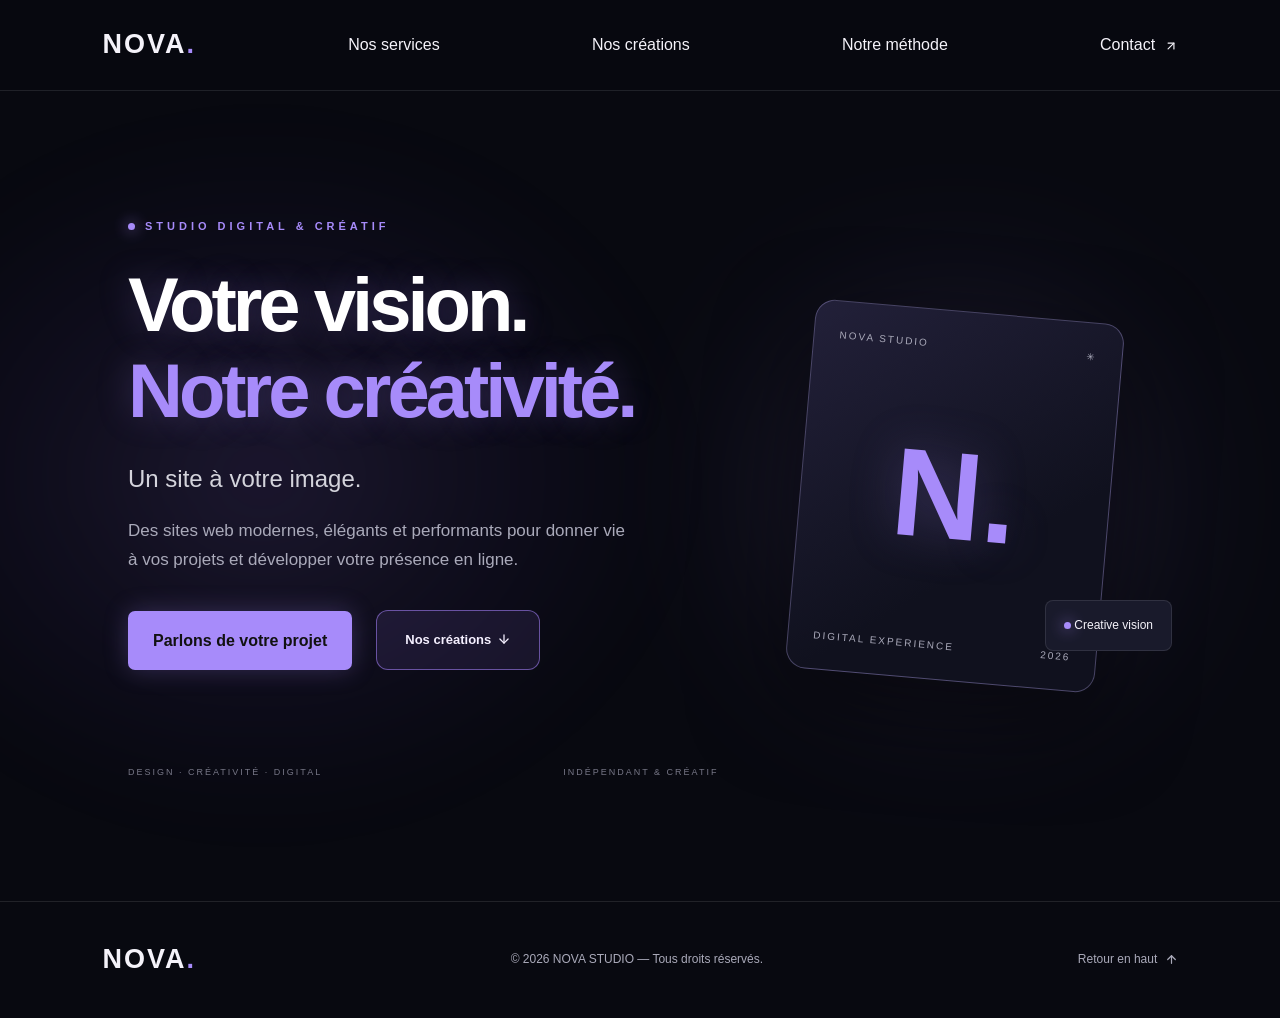
==== index.html @ 823dfbd1 "Update index.html" ====
<!DOCTYPE html>
<html lang="fr">
<head>
  <meta charset="UTF-8">
  <meta name="viewport" content="width=device-width, initial-scale=1.0">

  <meta name="theme-color" content="#080910">
  <meta name="description" content="NOVA STUDIO crée des sites web modernes, élégants et performants pour les entreprises et entrepreneurs.">

  <title>NOVA STUDIO | Digital & Creative Studio</title>

  <link rel="stylesheet" href="style.css">
</head>

<body>

  <!-- NAVIGATION -->
  <header class="header">
    <a href="#" class="logo">NOVA<span>.</span></a>

    <a href="nos-services.html">Nos services</a>
<a href="nos-creations.html">Nos créations</a>
<a href="notre-methode.html">Notre méthode</a>
<a href="contact.html" class="nav-cta">
  Contact 
  <svg width="14" height="14" viewBox="0 0 24 24" fill="none" stroke="currentColor" stroke-width="2" stroke-linecap="round" stroke-linejoin="round" style="display: inline-block; vertical-align: middle; margin-left: 4px;">
    <line x1="7" y1="17" x2="17" y2="7"></line>
    <polyline points="7 7 17 7 17 17"></polyline>
  </svg>
</a>

    </nav>
  </header>

  <main>

    <!-- HERO -->
    <section class="hero" id="accueil">

      <div class="hero-content reveal">

        <p class="tag">
          <span class="status-dot"></span>
          STUDIO DIGITAL & CRÉATIF
        </p>

        <h1 class="hero-title">
    <span>Votre vision.</span>
    <span class="hero-title-accent">Notre créativité.</span>
</h1>

<p class="hero-tagline">Un site à votre image.</p>

        <p class="intro">
          Des sites web modernes, élégants et performants
          pour donner vie à vos projets et développer
          votre présence en ligne.
        </p>

        <div class="hero-actions">
          <a href="#contact" class="button">
            Parlons de votre projet
          </a>

<a href="#realisations" class="secondary-link">
  Nos créations
  <svg width="14" height="14" viewBox="0 0 24 24" fill="none" stroke="currentColor" stroke-width="2.2" stroke-linecap="round" stroke-linejoin="round" style="display: inline-block; vertical-align: middle; margin-left: 6px; transform: translateY(-1px);">
    <line x1="12" y1="5" x2="12" y2="19"></line>
    <polyline points="19 12 12 19 5 12"></polyline>
  </svg>
</a>

        </div>

        <div class="hero-bottom">
          <span>DESIGN · CRÉATIVITÉ · DIGITAL</span>
          <span>INDÉPENDANT & CRÉATIF</span>
        </div>

      </div>

      <div class="hero-visual reveal" aria-hidden="true">
        <div class="glow-orb"></div>

        <div class="visual-card">
          <div class="visual-top">
            <span>NOVA STUDIO</span>
            <span>✳</span>
          </div>

          <div class="visual-symbol">N.</div>

          <div class="visual-bottom">
            <span>DIGITAL EXPERIENCE</span>
            <span>2026</span>
          </div>
        </div>

        <div class="floating-label">
          <span class="status-dot"></span>
          Creative vision
        </div>
      </div>

    </section>

  

  </main>

  <!-- FOOTER -->
  <footer class="footer">
    <a href="#" class="logo">NOVA<span>.</span></a>

    <p>© 2026 NOVA STUDIO — Tous droits réservés.</p>

<a href="#accueil" class="back-top">
    Retour en haut
    <svg width="13" height="13" viewBox="0 0 24 24" fill="none" stroke="currentColor" stroke-width="2.2" stroke-linecap="round" stroke-linejoin="round" style="display: inline-block; vertical-align: middle; margin-left: 4px; transform: translateY(-1px);">
        <line x1="12" y1="19" x2="12" y2="5"></line>
        <polyline points="5 12 12 5 19 12"></polyline>
    </svg>
</a>

  </footer>

  <!-- ANIMATIONS -->
  <script>
    const observer = new IntersectionObserver((entries) => {
      entries.forEach(entry => {
        if (entry.isIntersecting) {
          entry.target.classList.add('visible');
          observer.unobserve(entry.target);
        }
      });
    }, { threshold: 0.12 });

    document.querySelectorAll('.reveal').forEach(element => {
      observer.observe(element);
    });
  </script>

</body>
</html>
---- style.css ----
/* =====================================
   NOVA STUDIO — PREMIUM EXPERIENCE V2
===================================== */

:root {
  --background: #080910;
  --surface: #111321;
  --surface-light: #191b2d;
  --accent: #a78bfa;
  --accent-light: #c4b5fd;
  --text: #f5f3fa;
  --muted: #aaaaba;
  --border: rgba(255,255,255,0.10);
  --glow: rgba(167,139,250,0.25);
}

* {
  margin: 0;
  padding: 0;
  box-sizing: border-box;
}

html {
  scroll-behavior: smooth;
  scroll-padding-top: 90px;
}

body {
  background: var(--background);
  color: var(--text);
  font-family: Arial, sans-serif;
  line-height: 1.7;
  overflow-x: hidden;
}

a {
  color: inherit;
  text-decoration: none;
}

::selection {
  background: var(--accent);
  color: #080910;
}

/* NAVIGATION */

.header {
  position: sticky;
  top: 0;
  z-index: 100;
  display: flex;
  justify-content: space-between;
  align-items: center;
  padding: 22px 8%;
  background: rgba(8,9,16,0.85);
  backdrop-filter: blur(18px);
  border-bottom: 1px solid var(--border);
}

.logo {
  font-size: 27px;
  font-weight: 900;
  letter-spacing: 2px;
}

.logo span,
h2 span {
  color: var(--accent);
}

.navigation {
  display: flex;
  align-items: center;
  gap: 30px;
}

.navigation a {
  color: var(--muted);
  font-size: 13px;
  transition: color .3s;
}

.navigation a:hover {
  color: var(--accent);
}

.navigation .nav-cta {
  padding: 10px 18px;
  color: var(--text);
  border: 1px solid var(--border);
  border-radius: 30px;
}

.nav-cta span {
  color: var(--accent);
}

/* HERO */

.hero {
  position: relative;
  max-width: 1500px;
  min-height: 700px;
  margin: auto;
  padding: 120px 10%;
  display: grid;
  grid-template-columns: 1.2fr .8fr;
  align-items: center;
  gap: 40px;
  overflow: hidden;
}

.hero::before {
  content: "";
  position: absolute;
  width: 500px;
  height: 500px;
  top: 0;
  left: -200px;
  background: var(--glow);
  filter: blur(120px);
  border-radius: 50%;
  pointer-events: none;
}

.hero-content,
.hero-visual {
  position: relative;
  z-index: 1;
}

.tag {
  display: inline-flex;
  align-items: center;
  gap: 10px;
  color: var(--accent);
  font-size: 11px;
  font-weight: bold;
  letter-spacing: 4px;
  margin-bottom: 28px;
}

.status-dot {
  display: inline-block;
  width: 7px;
  height: 7px;
  background: var(--accent);
  border-radius: 50%;
  box-shadow: 0 0 15px var(--accent);
}

.hero h1 {
  max-width: 800px;
  font-size: clamp(48px, 6vw, 84px);
  line-height: 1.08;
  letter-spacing: -4px;
  margin-bottom: 30px;
}

.hero h1 span {
  display: block;
  color: var(--accent);
  text-shadow: 0 0 35px var(--glow);
}

.intro {
  max-width: 510px;
  color: var(--muted);
  font-size: 17px;
  margin-bottom: 35px;
}

.hero-actions {
  display: flex;
  align-items: center;
  flex-wrap: wrap;
  gap: 24px;
}

.button {
  display: inline-flex;
  align-items: center;
  gap: 15px;
  padding: 16px 25px;
  background: var(--accent);
  color: #111;
  border-radius: 7px;
  font-weight: bold;
  box-shadow: 0 0 25px var(--glow);
  transition: .3s;
}

.button:hover {
  transform: translateY(-4px);
  background: var(--accent-light);
  box-shadow: 0 0 40px var(--glow);
}

.secondary-link {
  display: inline-flex;
  align-items: center;
  justify-content: center;
  padding: 16px 25px;
  border: 1px solid rgba(168, 85, 247, 0.45);
  border-radius: 7px;
  background: rgba(168, 85, 247, 0.06);
  color: #ffffff;
  font-size: 13px;
  font-weight: bold;
  transition: .3s;
}

.secondary-link:hover {
  border-color: var(--accent);
  background: rgba(168, 85, 247, 0.15);
  transform: translateY(-4px);
}

.hero-bottom {
  display: flex;
  justify-content: space-between;
  gap: 15px;
  margin-top: 95px;
  color: #777787;
  font-size: 9px;
  letter-spacing: 2px;
}

/* VISUAL HERO */

.hero-visual {
  display: flex;
  align-items: center;
  justify-content: center;
  min-height: 400px;
}

.glow-orb {
  position: absolute;
  width: 330px;
  height: 330px;
  background: var(--accent);
  opacity: .18;
  filter: blur(100px);
  border-radius: 50%;
  animation: pulse 5s ease-in-out infinite;
}

.visual-card {
  position: relative;
  z-index: 1;
  width: 310px;
  height: 370px;
  padding: 25px;
  display: flex;
  flex-direction: column;
  justify-content: space-between;
  border: 1px solid rgba(196,181,253,.3);
  border-radius: 20px;
  background: linear-gradient(145deg,#222039,#10111e 65%);
  box-shadow: 0 30px 90px rgba(0,0,0,.5);
  transform: rotate(5deg);
  animation: float 6s ease-in-out infinite;
}

.visual-top,
.visual-bottom {
  display: flex;
  justify-content: space-between;
  color: var(--muted);
  font-size: 10px;
  letter-spacing: 2px;
}

.visual-symbol {
  text-align: center;
  color: var(--accent);
  font-size: 125px;
  font-weight: 900;
  text-shadow: 0 0 50px var(--glow);
}

.floating-label {
  position: absolute;
  right: -20px;
  bottom: 45px;
  z-index: 2;
  padding: 14px 18px;
  background: #191a2b;
  border: 1px solid var(--border);
  border-radius: 8px;
  font-size: 12px;
}

/* SECTIONS */

.section {
  padding: 110px 10%;
  border-top: 1px solid var(--border);
}

.section-heading {
  display: flex;
  justify-content: space-between;
  align-items: end;
  gap: 30px;
  margin-bottom: 50px;
}

.section-heading h2,
.about-section h2,
.contact-content h2 {
  font-size: clamp(38px,5vw,65px);
  line-height: 1.12;
  letter-spacing: -2px;
}

.section-heading > p {
  max-width: 380px;
  color: var(--muted);
}

/* SERVICE CARDS */

.services {
  display: grid;
  grid-template-columns: repeat(3,1fr);
  gap: 20px;
}

.service-card,
.method-card {
  position: relative;
  padding: 35px;
  min-height: 260px;
  background: linear-gradient(145deg,#17192a,#10111d);
  border: 1px solid var(--border);
  border-radius: 15px;
  overflow: hidden;
  transition: .35s;
}

.service-card:hover,
.method-card:hover {
  transform: translateY(-8px);
  border-color: var(--accent);
  box-shadow: 0 15px 50px rgba(167,139,250,.12);
}

.card-number {
  color: #777787;
  font-size: 11px;
}

.card-icon {
  margin: 25px 0;
  color: var(--accent);
  font-size: 30px;
}

.service-card h3,
.method-card h3 {
  margin-bottom: 12px;
  font-size: 21px;
}

.service-card p,
.method-card p {
  color: var(--muted);
  font-size: 14px;
}

.card-arrow {
  position: absolute;
  right: 30px;
  bottom: 28px;
  color: var(--accent);
  opacity: 0;
  transition: .3s;
}

.service-card:hover .card-arrow {
  opacity: 1;
}

/* PORTFOLIO */

.portfolio-grid {
  display: grid;
  grid-template-columns: repeat(2,1fr);
  gap: 25px;
}

.portfolio-card {
  background: var(--surface);
  border: 1px solid var(--border);
  border-radius: 15px;
  overflow: hidden;
  transition: .3s;
}

.portfolio-card:hover {
  transform: translateY(-6px);
  border-color: var(--accent);
}

.portfolio-art {
  min-height: 240px;
  display: grid;
  place-items: center;
  overflow: hidden;
}

.portfolio-large {
  grid-column: span 2;
}

.portfolio-large .portfolio-art {
  min-height: 350px;
}

.art-one {
  background: radial-gradient(circle at center,#514078,#171426 65%);
}

.art-two {
  background: linear-gradient(135deg,#29213e,#111321);
}

.art-three {
  background: radial-gradient(circle at 70% 30%,#57408a,#111321 70%);
}

.portfolio-art > span {
  color: rgba(255,255,255,.9);
  font-size: clamp(45px,9vw,100px);
  font-weight: 900;
  letter-spacing: -5px;
  text-align: center;
}

.portfolio-info {
  padding: 25px;
  display: flex;
  justify-content: space-between;
  gap: 15px;
}

.portfolio-info > div > span {
  color: var(--accent);
  font-size: 10px;
  letter-spacing: 2px;
}

.portfolio-info h3 {
  margin: 10px 0;
}

.portfolio-info p {
  color: var(--muted);
  font-size: 13px;
}

.portfolio-arrow {
  color: var(--accent);
  font-size: 22px;
}

/* METHOD */

.method-grid {
  display: grid;
  grid-template-columns: repeat(3,1fr);
  gap: 20px;
}

.method-card {
  min-height: 210px;
}

.method-card > span {
  color: var(--accent);
  font-size: 13px;
  display: block;
  margin-bottom: 30px;
}

/* ABOUT */

.about-section {
  padding: 120px 10%;
  border-top: 1px solid var(--border);
  display: grid;
  grid-template-columns: 1fr 1fr;
  gap: 70px;
  align-items: center;
  background: linear-gradient(110deg,#111321,#080910);
}

.about-content p {
  color: var(--muted);
  font-size: 18px;
  margin-bottom: 30px;
}

/* CONTACT */

.contact-section {
  position: relative;
  padding: 130px 10%;
  text-align: center;
  overflow: hidden;
  border-top: 1px solid var(--border);
}

.contact-content {
  position: relative;
  z-index: 1;
}

.contact-content h2 span {
  display: block;
  color: var(--accent);
  text-shadow: 0 0 35px var(--glow);
}

.contact-content p {
  color: var(--muted);
  margin: 25px auto 35px;
  max-width: 450px;
}

.contact-decoration {
  position: absolute;
  left: 50%;
  bottom: -110px;
  transform: translateX(-50%);
  font-size: 260px;
  font-weight: 900;
  color: rgba(167,139,250,.035);
  pointer-events: none;
}

/* FOOTER */

.footer {
  padding: 35px 8%;
  display: flex;
  justify-content: space-between;
  align-items: center;
  gap: 20px;
  border-top: 1px solid var(--border);
}

.footer p,
.back-top {
  color: var(--muted);
  font-size: 12px;
}

.back-top:hover {
  color: var(--accent);
}

/* ANIMATIONS */

.reveal {
  opacity: 0;
  transform: translateY(25px);
  transition: opacity .8s ease, transform .8s ease;
}

.reveal.visible {
  opacity: 1;
  transform: translateY(0);
}

@keyframes float {
  0%,100% { transform: translateY(0) rotate(5deg); }
  50% { transform: translateY(-15px) rotate(2deg); }
}

@keyframes pulse {
  0%,100% { transform: scale(1); opacity: .15; }
  50% { transform: scale(1.2); opacity: .25; }
}

/* ACCESSIBILITÉ */

@media (prefers-reduced-motion: reduce) {
  *, *::before, *::after {
    scroll-behavior: auto !important;
    animation-duration: .01ms !important;
    transition-duration: .01ms !important;
  }

  .reveal {
    opacity: 1;
    transform: none;
  }
}

/* RESPONSIVE */

@media (max-width: 900px) {
  .hero {
    grid-template-columns: 1fr;
    padding: 90px 8%;
  }

  .hero-visual {
    min-height: 350px;
  }

  .services,
  .method-grid {
    grid-template-columns: repeat(2,1fr);
  }

  .about-section {
    grid-template-columns: 1fr;
    gap: 30px;
  }
}

@media (max-width: 600px) {
  .header {
    padding: 18px 5%;
    flex-wrap: wrap;
    gap: 15px;
  }

  .navigation {
    gap: 13px;
    flex-wrap: wrap;
  }

  .navigation a {
    font-size: 11px;
  }

  .hero {
    padding: 75px 7%;
  }

  .hero h1 {
    letter-spacing: -2px;
  }

  .hero-bottom {
    margin-top: 55px;
    flex-direction: column;
  }

  .section,
  .about-section {
    padding: 75px 7%;
  }

  .section-heading {
    align-items: flex-start;
    flex-direction: column;
  }

  .services,
  .method-grid,
  .portfolio-grid {
    grid-template-columns: 1fr;
  }

  .portfolio-large {
    grid-column: span 1;
  }

  .portfolio-large .portfolio-art {
    min-height: 240px;
  }

  .visual-card {
    width: 250px;
    height: 310px;
  }

  .visual-symbol {
    font-size: 95px;
  }

  .floating-label {
    right: 0;
  }

  .footer {
    flex-direction: column;
    text-align: center;
  }

  .contact-section {
    padding: 90px 7%;
  }
}

/* FORMULAIRE DE CONTACT PREMIUM NOVA */

.nova-contact-form {
  width: 100%;
  max-width: 650px;
  margin: 50px auto 35px;
  padding: 36px;
  display: flex;
  flex-direction: column;
  gap: 14px;
  text-align: left;
  background: rgba(18, 18, 32, 0.78);
  border: 1px solid rgba(177, 145, 255, 0.25);
  border-radius: 24px;
  box-shadow: 0 20px 60px rgba(0, 0, 0, 0.25);
  box-sizing: border-box;
}

.nova-contact-form h3 {
  color: #ffffff;
  font-size: 26px;
  margin: 0 0 18px;
}

.nova-contact-form label {
  color: #e8e2f4;
  font-size: 14px;
  font-weight: 500;
  margin-top: 8px;
}

.nova-contact-form input,
.nova-contact-form select,
.nova-contact-form textarea {
  width: 100%;
  padding: 15px 17px;
  background: rgba(255, 255, 255, 0.05);
  border: 1px solid rgba(177, 145, 255, 0.25);
  border-radius: 12px;
  color: #ffffff;
  font: inherit;
  outline: none;
  box-sizing: border-box;
  transition: border-color 0.3s, box-shadow 0.3s;
}

.nova-contact-form input:focus,
.nova-contact-form select:focus,
.nova-contact-form textarea:focus {
  border-color: #b191ff;
  box-shadow: 0 0 0 3px rgba(177, 145, 255, 0.12);
}

.nova-contact-form input::placeholder,
.nova-contact-form textarea::placeholder {
  color: #9c98ad;
}

.nova-contact-form select option {
  background: #181527;
  color: #ffffff;
}

.nova-contact-form textarea {
  resize: vertical;
  min-height: 130px;
}

.nova-contact-form button {
  margin-top: 16px;
  padding: 17px 24px;
  border: none;
  border-radius: 12px;
  background: linear-gradient(135deg, #a77bff, #7852d9);
  color: #ffffff;
  font: inherit;
  font-weight: 700;
  cursor: pointer;
  transition: transform 0.3s, box-shadow 0.3s;
}

.nova-contact-form button:hover {
  transform: translateY(-3px);
  box-shadow: 0 10px 30px rgba(167, 123, 255, 0.3);
}

@media (max-width: 600px) {
  .nova-contact-form {
    padding: 24px 18px;
    margin-top: 35px;
  }

  .nova-contact-form h3 {
    font-size: 22px;
  }
}

/* NOVA STUDIO — Halo premium sur l'accueil */

.hero {
  position: relative;
  isolation: isolate;
}

.hero::before {
  content: "";
  position: absolute;
  top: 5%;
  left: -12%;
  width: 65%;
  height: 85%;
  background: radial-gradient(
    ellipse,
    rgba(160, 120, 255, 0.13) 0%,
    rgba(125, 80, 220, 0.06) 40%,
    transparent 72%
  );
  filter: blur(35px);
  pointer-events: none;
  z-index: -1;
}

/* NOVA STUDIO — Effet premium du bouton d'accueil */

.hero-actions .button {
  transition: transform 0.3s ease,
              box-shadow 0.3s ease,
              filter 0.3s ease;
}

.hero-actions .button:hover {
  transform: translateY(-4px);
  box-shadow: 0 12px 35px rgba(168, 132, 255, 0.4);
  filter: brightness(1.08);
}

.hero-actions .button:active {
  transform: translateY(-1px);
}


/* NOVA STUDIO — Deuxième bouton de l'accueil */

.hero-actions a.secondary-link {
  display: inline-flex;
  align-items: center;
  justify-content: center;
  padding: 18px 28px;
  border: 1px solid rgba(168, 132, 255, 0.55);
  border-radius: 12px;
  background: rgba(168, 132, 255, 0.10);
  color: #f5f0ff;
  font-weight: 600;
  text-decoration: none;
  transition: transform 0.3s ease,
              background 0.3s ease,
              box-shadow 0.3s ease;
}

.hero-actions a.secondary-link:hover {
  transform: translateY(-4px);
  background: rgba(168, 132, 255, 0.20);
  box-shadow: 0 12px 35px rgba(168, 132, 255, 0.20);
}
/* NOVA STUDIO — Nouveau design des services */

.services .service-card {
  border-radius: 28px;
  border: 1px solid rgba(168, 132, 255, 0.25);
  background:
    radial-gradient(
      circle at 50% 15%,
      rgba(137, 70, 255, 0.13),
      transparent 65%
    ),
    linear-gradient(145deg, #19162b, #100e1d);

  box-shadow: 0 15px 45px rgba(0, 0, 0, 0.18);

  transition:
    transform 0.35s ease,
    border-color 0.35s ease,
    box-shadow 0.35s ease;
}

.services .service-card:hover {
  transform: translateY(-8px);
  border-color: #b58aff;
  box-shadow:
    0 18px 55px rgba(126, 58, 242, 0.22),
    0 0 25px rgba(168, 132, 255, 0.12);
}
/* NOVA STUDIO — Illustrations des services */

.services .service-card .card-icon:has(img) {
  width: 100%;
  height: 170px;
  display: flex;
  align-items: center;
  justify-content: center;
  background: transparent;
  box-shadow: none;
}

.services .service-card .card-icon img {
  display: block;
  max-width: 100%;
  width: 210px;
  height: 160px;
  object-fit: contain;
  filter: drop-shadow(0 10px 22px rgba(151, 85, 255, 0.25));
}

/* NOVA STUDIO — Nouvelle accroche */

.hero-title {
    display: flex;
    flex-direction: column;
    gap: 4px;
    color: #FFFFFF;
    font-size: clamp(42px, 6vw, 76px);
    font-weight: 700;
    line-height: 1.08;
    letter-spacing: -2.5px;
    margin-bottom: 18px;
}

.hero-title span {
    display: block;
}

.hero-title .hero-title-accent {
    color: #A78BFA;
}

.hero-tagline {
    color: #D4D4DC;
    font-size: 20px;
    font-weight: 500;
    margin-bottom: 18px;
}

@media (max-width: 600px) {
    .hero-title {
        font-size: 43px;
        letter-spacing: -1.5px;
    }

    .hero-tagline {
        font-size: 17px;
    }
}

/* Correction de l'accroche NOVA STUDIO */

.hero-content .hero-title span {
    color: #FFFFFF !important;
    font-size: clamp(42px, 6vw, 76px) !important;
    line-height: 1.08;
}

.hero-content .hero-title span.hero-title-accent {
    color: #A78BFA !important;
}

.hero-content .hero-tagline {
    color: #D4D4DC !important;
    font-size: 24px !important;
    font-weight: 500;
    line-height: 1.4;
    margin-top: 12px;
    margin-bottom: 22px;
}

@media (max-width: 600px) {
    .hero-content .hero-tagline {
        font-size: 19px !important;
    }
}
/* NOVA STUDIO — Badges premium des services */

.services .service-card .card-number {
  display: inline-flex;
  align-items: center;
  justify-content: center;
  padding: 8px 17px;
  border-radius: 50px;
  background: linear-gradient(
    135deg,
    rgba(168, 132, 255, 0.28),
    rgba(112, 46, 205, 0.35)
  );
  border: 1px solid rgba(190, 155, 255, 0.35);
  color: #f5efff;
  font-size: 14px;
  font-weight: 700;
  box-shadow: 0 4px 18px rgba(145, 75, 255, 0.15);
}
/* NOVA STUDIO — Masquer les flèches inutiles */
.services .service-card .card-arrow {
  display: none;
}
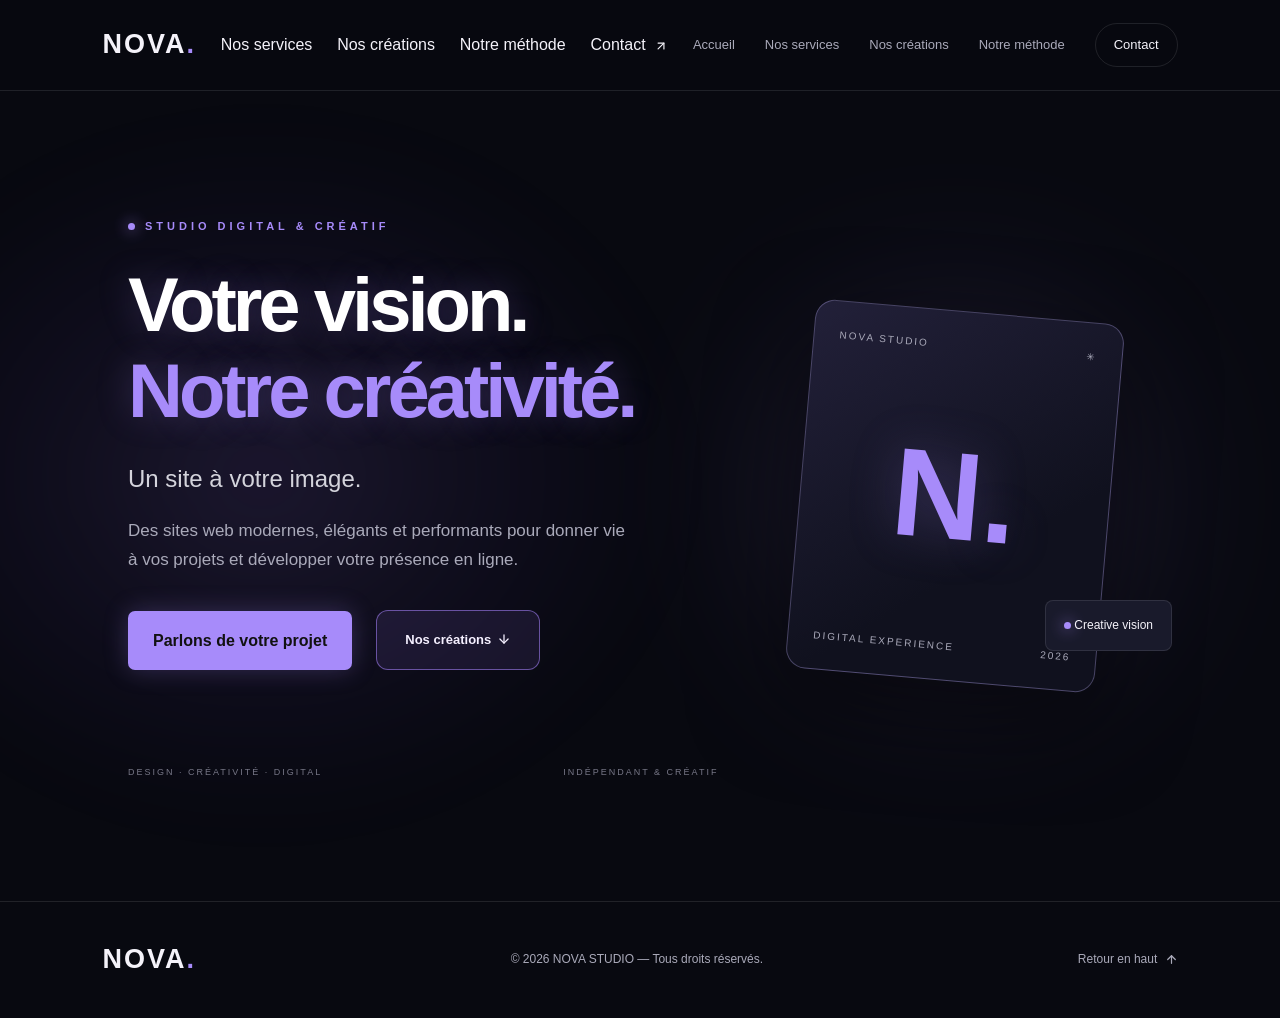
==== commit 425ed72b: "Update index.html" ====
--- a/index.html
+++ b/index.html
@@ -29,8 +29,13 @@
     <polyline points="7 7 17 7 17 17"></polyline>
   </svg>
 </a>
-
-    </nav>
+<nav class="navigation">
+  <a href="index.html">Accueil</a>
+  <a href="nos-services.html">Nos services</a>
+  <a href="nos-creations.html">Nos créations</a>
+  <a href="notre-methode.html">Notre méthode</a>
+  <a href="contact.html" class="nav-cta">Contact</a>
+</nav>
   </header>
 
   <main>
@@ -59,11 +64,11 @@
         </p>
 
         <div class="hero-actions">
-          <a href="#contact" class="button">
+          <a href="contact.html" class="button">
             Parlons de votre projet
           </a>
 
-<a href="#realisations" class="secondary-link">
+<a href="nos-creations.html" class="secondary-link">
   Nos créations
   <svg width="14" height="14" viewBox="0 0 24 24" fill="none" stroke="currentColor" stroke-width="2.2" stroke-linecap="round" stroke-linejoin="round" style="display: inline-block; vertical-align: middle; margin-left: 6px; transform: translateY(-1px);">
     <line x1="12" y1="5" x2="12" y2="19"></line>
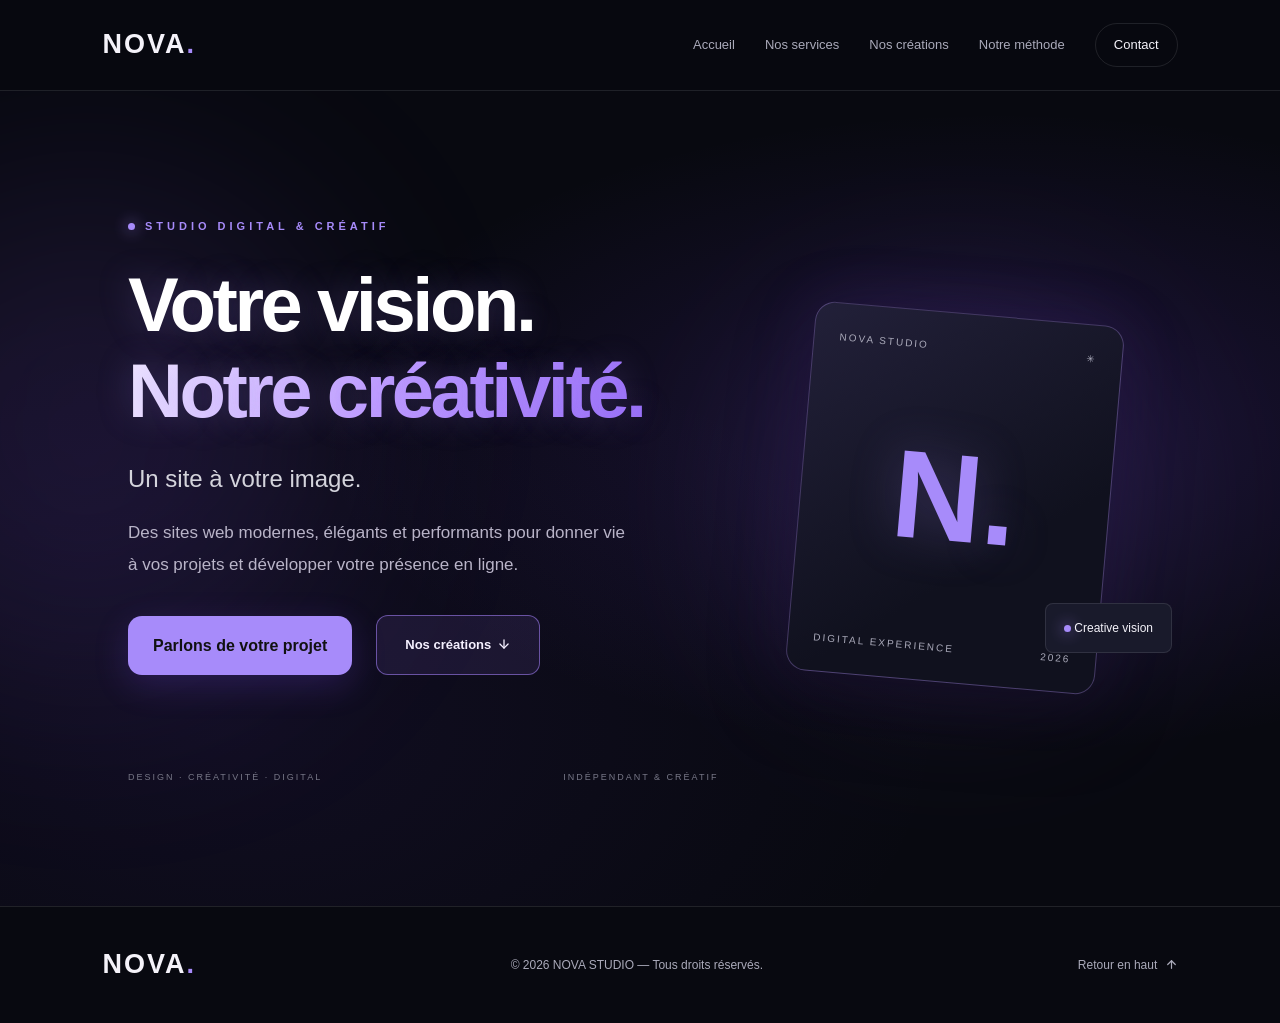
==== commit 49f84400: "Update index.html" ====
--- a/index.html
+++ b/index.html
@@ -19,16 +19,7 @@
   <header class="header">
     <a href="#" class="logo">NOVA<span>.</span></a>
 
-    <a href="nos-services.html">Nos services</a>
-<a href="nos-creations.html">Nos créations</a>
-<a href="notre-methode.html">Notre méthode</a>
-<a href="contact.html" class="nav-cta">
-  Contact 
-  <svg width="14" height="14" viewBox="0 0 24 24" fill="none" stroke="currentColor" stroke-width="2" stroke-linecap="round" stroke-linejoin="round" style="display: inline-block; vertical-align: middle; margin-left: 4px;">
-    <line x1="7" y1="17" x2="17" y2="7"></line>
-    <polyline points="7 7 17 7 17 17"></polyline>
-  </svg>
-</a>
+    
 <nav class="navigation">
   <a href="index.html">Accueil</a>
   <a href="nos-services.html">Nos services</a>
--- a/style.css
+++ b/style.css
@@ -1003,3 +1003,138 @@
 .services .service-card .card-arrow {
   display: none;
 }
+
+
+
+/* ==========================================
+   NOVA STUDIO — ACCUEIL PREMIUM
+   ========================================== */
+
+/* Ambiance profonde et halos violets */
+.hero {
+  position: relative;
+  isolation: isolate;
+  overflow: hidden;
+  min-height: 88vh;
+  background:
+    radial-gradient(
+      ellipse at 78% 42%,
+      rgba(123, 65, 245, 0.17),
+      transparent 48%
+    ),
+    radial-gradient(
+      ellipse at 18% 78%,
+      rgba(92, 52, 185, 0.10),
+      transparent 48%
+    ),
+    #080910;
+}
+
+/* Halo décoratif */
+.hero::before {
+  content: "";
+  position: absolute;
+  width: 480px;
+  height: 480px;
+  top: 12%;
+  right: 3%;
+  border-radius: 50%;
+  background: rgba(145, 91, 255, 0.13);
+  filter: blur(110px);
+  pointer-events: none;
+  z-index: -1;
+}
+
+/* Titre plus affirmé */
+.hero .hero-title {
+  letter-spacing: -0.045em;
+  line-height: 1.08;
+  text-wrap: balance;
+}
+
+.hero .hero-title-accent {
+  background: linear-gradient(
+    110deg,
+    #f0e8ff 0%,
+    #bd9aff 45%,
+    #8e62f5 100%
+  );
+  -webkit-background-clip: text;
+  background-clip: text;
+  -webkit-text-fill-color: transparent;
+}
+
+/* Texte d'introduction */
+.hero .intro {
+  color: #b9b4c8;
+  line-height: 1.85;
+}
+
+/* Bouton principal */
+.hero .button {
+  border-radius: 14px;
+  box-shadow: 0 10px 35px rgba(130, 80, 255, 0.20);
+  transition:
+    transform 0.3s ease,
+    box-shadow 0.3s ease;
+}
+
+.hero .button:hover {
+  transform: translateY(-4px);
+  box-shadow: 0 16px 45px rgba(145, 91, 255, 0.35);
+}
+
+/* Lien secondaire */
+.hero .secondary-link {
+  transition: transform 0.3s ease, color 0.3s ease;
+}
+
+.hero .secondary-link:hover {
+  transform: translateY(-3px);
+  color: #d8c6ff;
+}
+
+/* Visuel NOVA */
+.hero .visual-card {
+  border: 1px solid rgba(185, 150, 255, 0.30);
+  box-shadow:
+    0 25px 75px rgba(0, 0, 0, 0.40),
+    0 0 65px rgba(132, 75, 255, 0.15);
+  transition:
+    transform 0.5s ease,
+    box-shadow 0.5s ease;
+}
+
+.hero .visual-card:hover {
+  transform: translateY(-8px);
+  box-shadow:
+    0 35px 85px rgba(0, 0, 0, 0.50),
+    0 0 90px rgba(132, 75, 255, 0.25);
+}
+
+/* Adaptation mobile */
+@media (max-width: 768px) {
+  .hero {
+    min-height: auto;
+  }
+
+  .hero::before {
+    width: 280px;
+    height: 280px;
+    right: -80px;
+    top: 20%;
+  }
+
+  .hero .hero-title {
+    letter-spacing: -0.025em;
+  }
+}
+
+/* Respect des préférences d'animation */
+@media (prefers-reduced-motion: reduce) {
+  .hero .button,
+  .hero .secondary-link,
+  .hero .visual-card {
+    transition: none;
+  }
+}
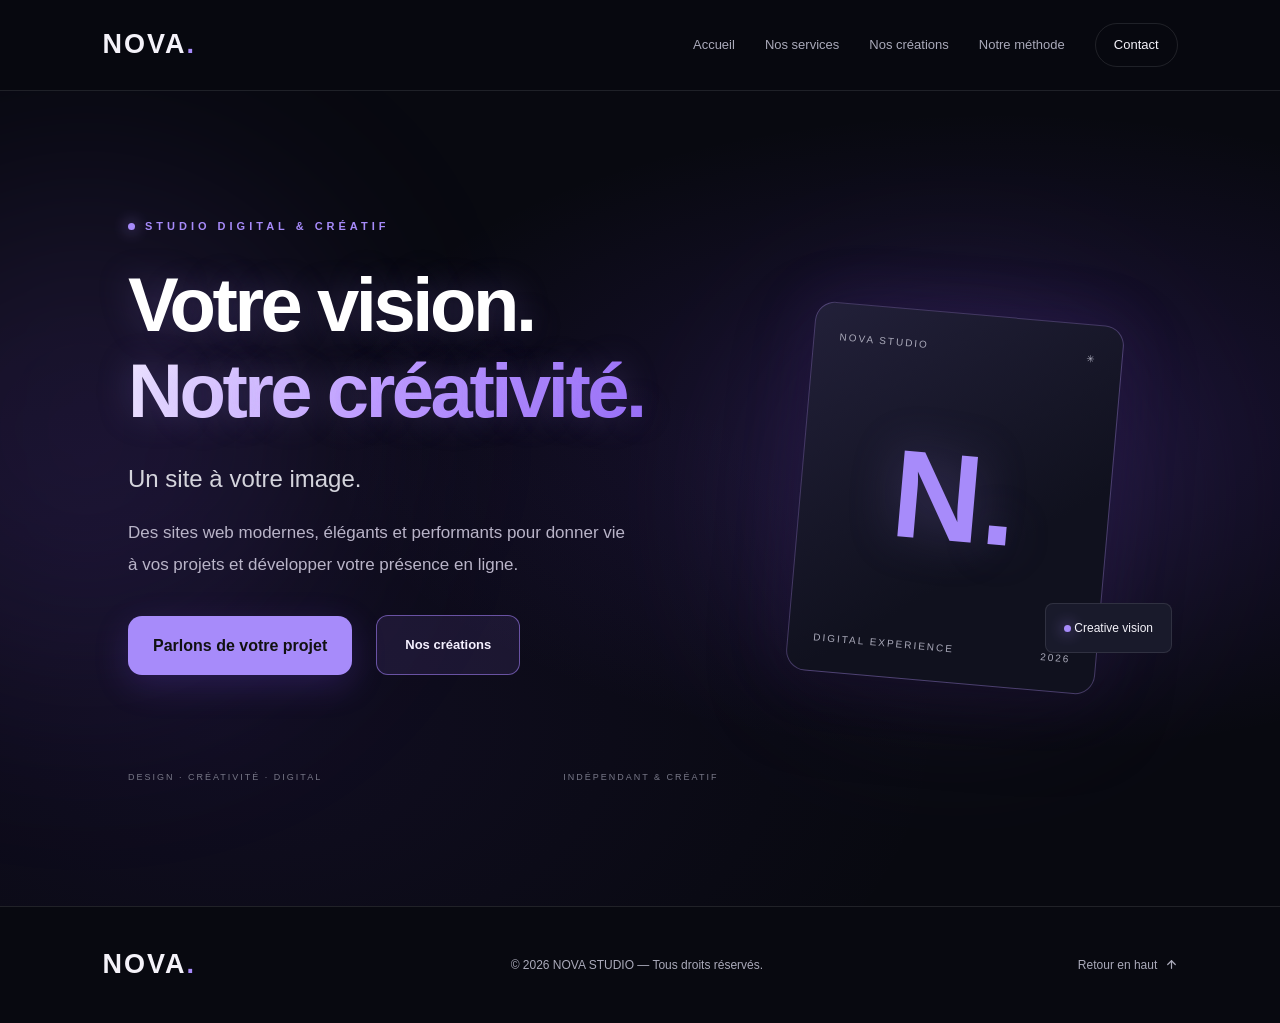
==== commit 761e5359: "Update index.html" ====
--- a/index.html
+++ b/index.html
@@ -61,10 +61,6 @@
 
 <a href="nos-creations.html" class="secondary-link">
   Nos créations
-  <svg width="14" height="14" viewBox="0 0 24 24" fill="none" stroke="currentColor" stroke-width="2.2" stroke-linecap="round" stroke-linejoin="round" style="display: inline-block; vertical-align: middle; margin-left: 6px; transform: translateY(-1px);">
-    <line x1="12" y1="5" x2="12" y2="19"></line>
-    <polyline points="19 12 12 19 5 12"></polyline>
-  </svg>
 </a>
 
         </div>
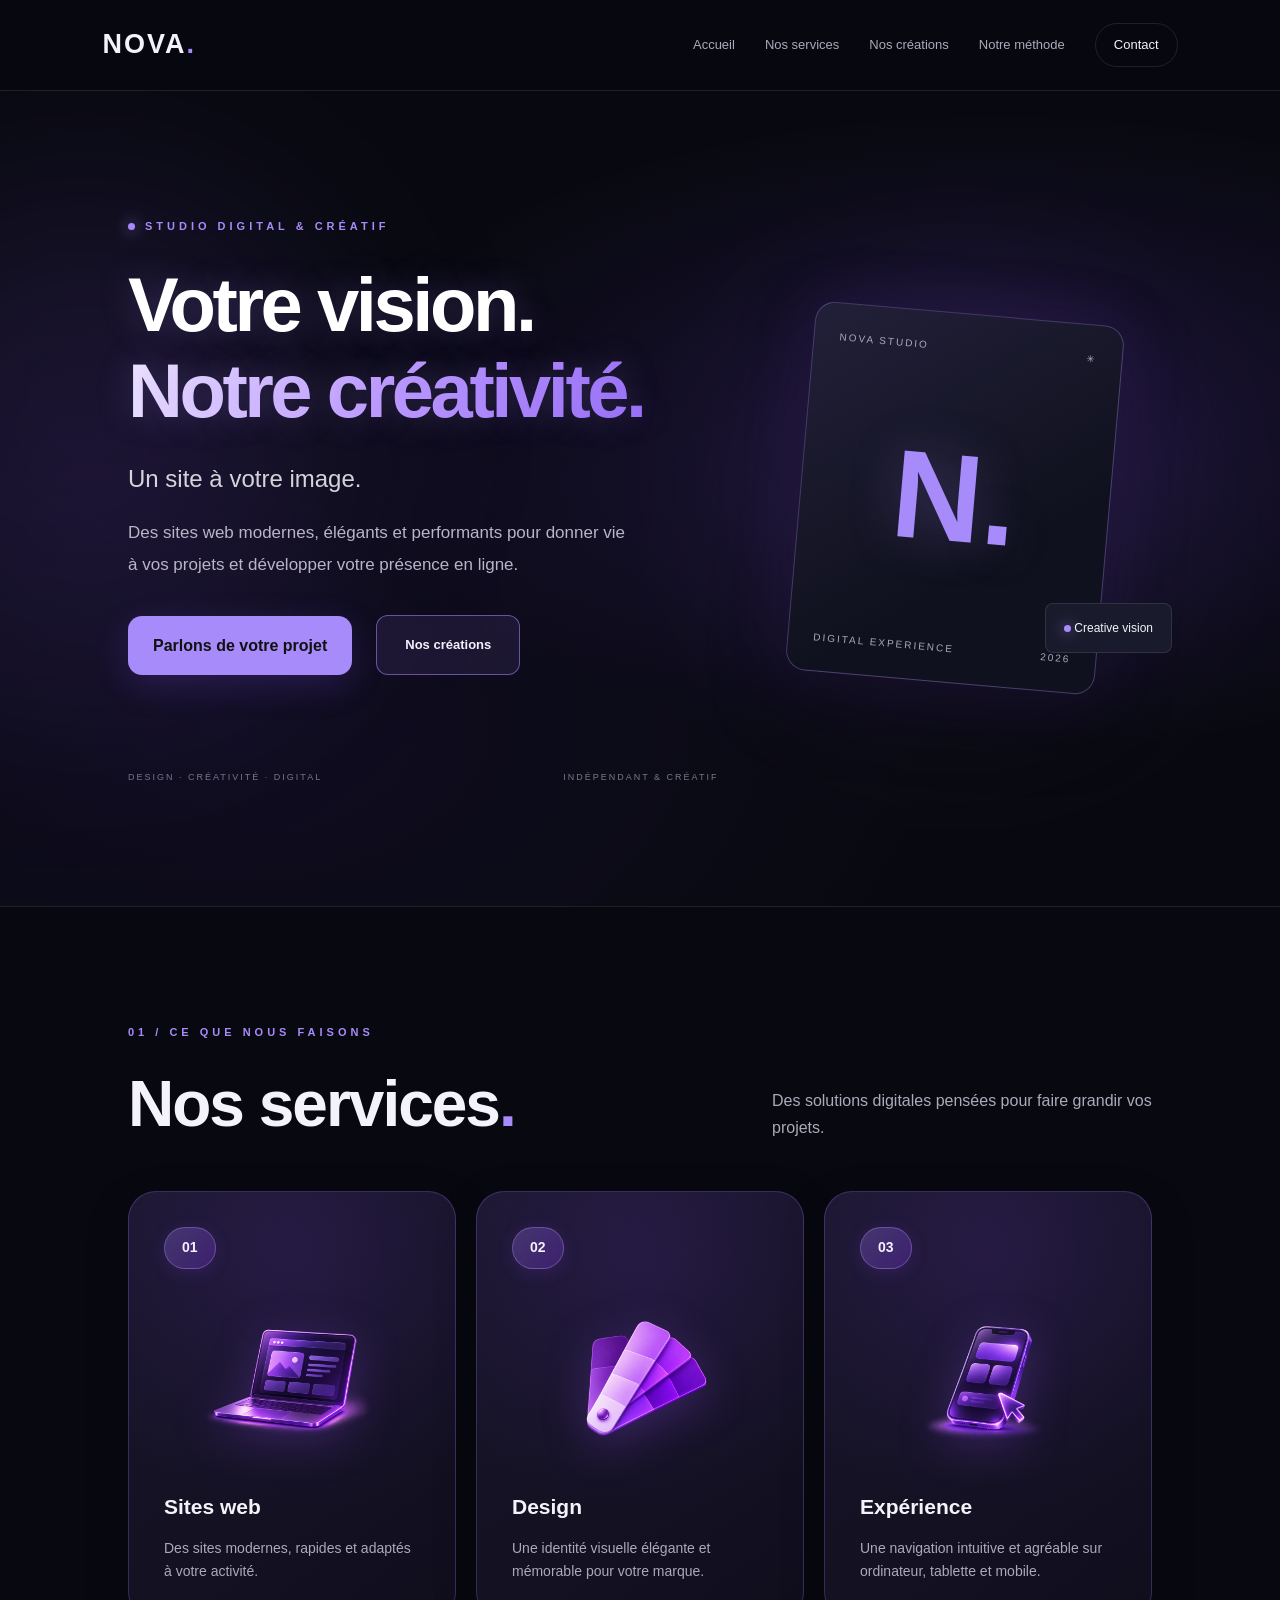
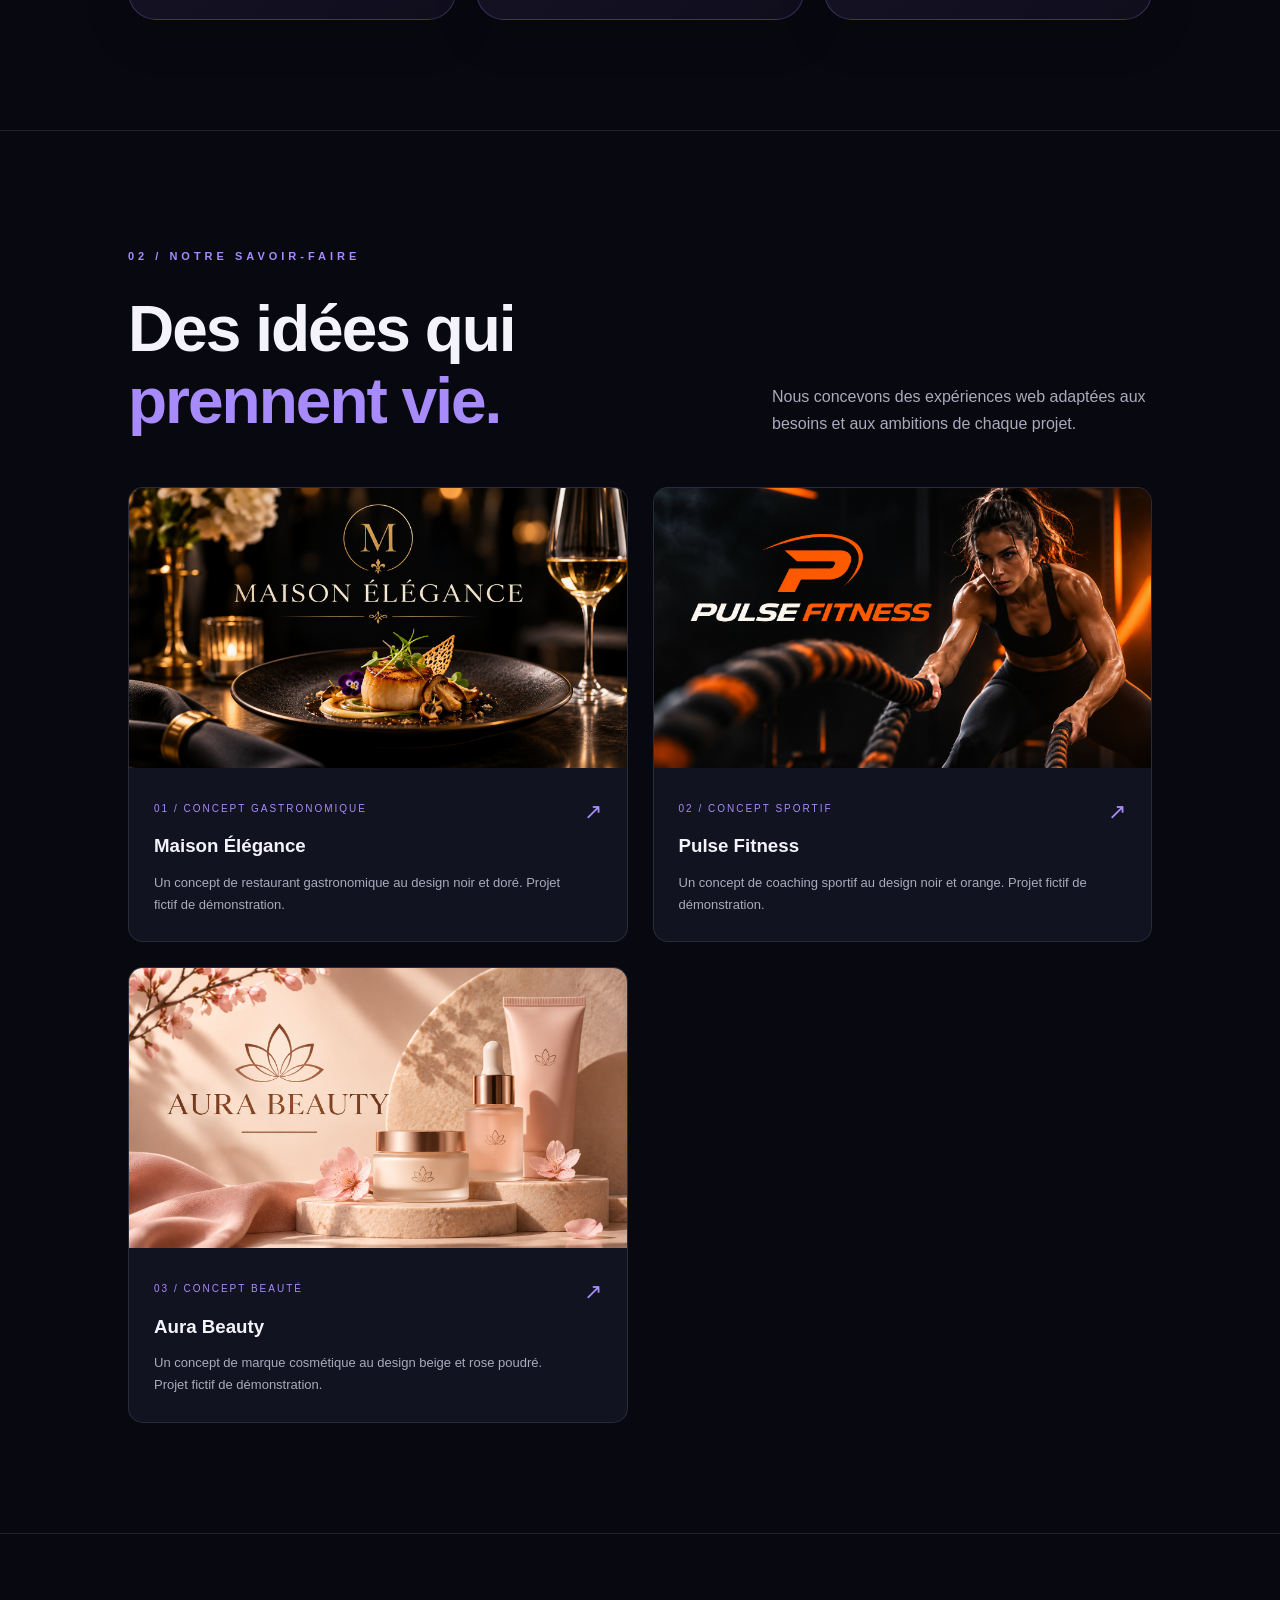
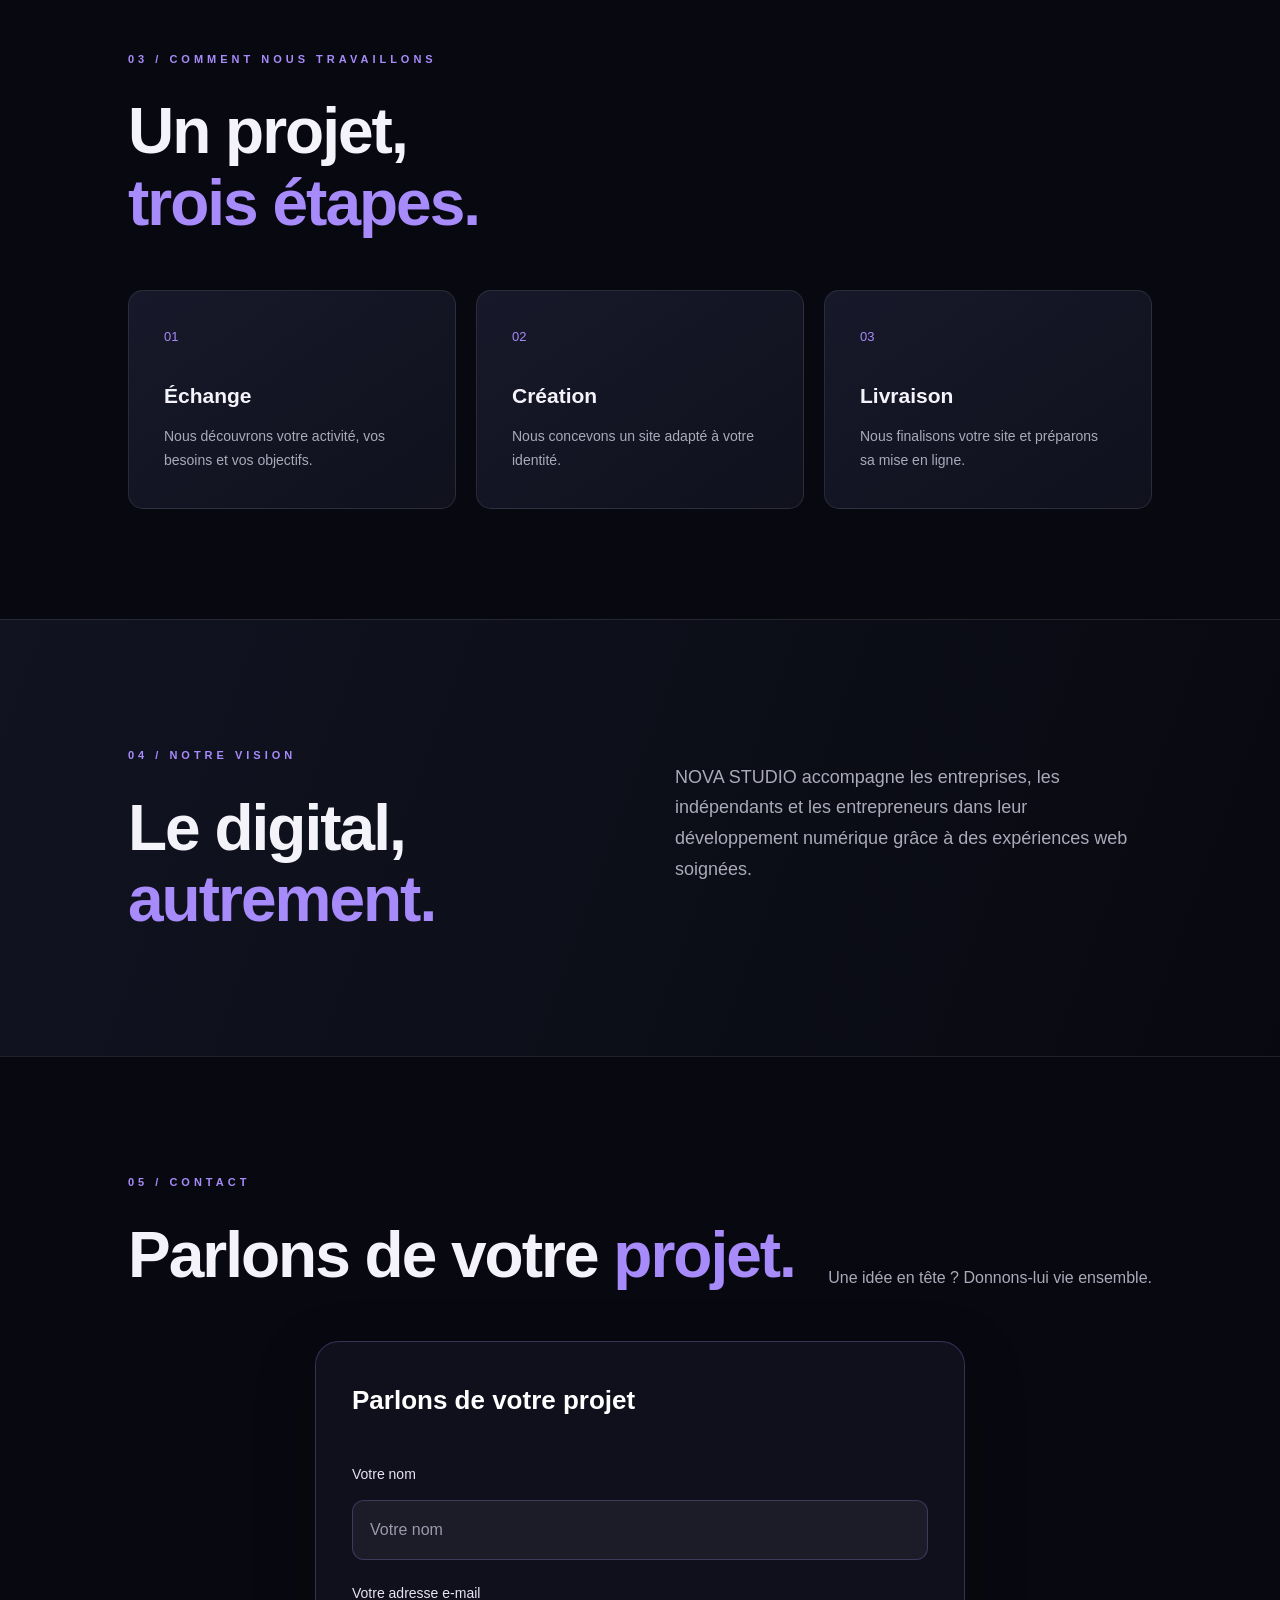
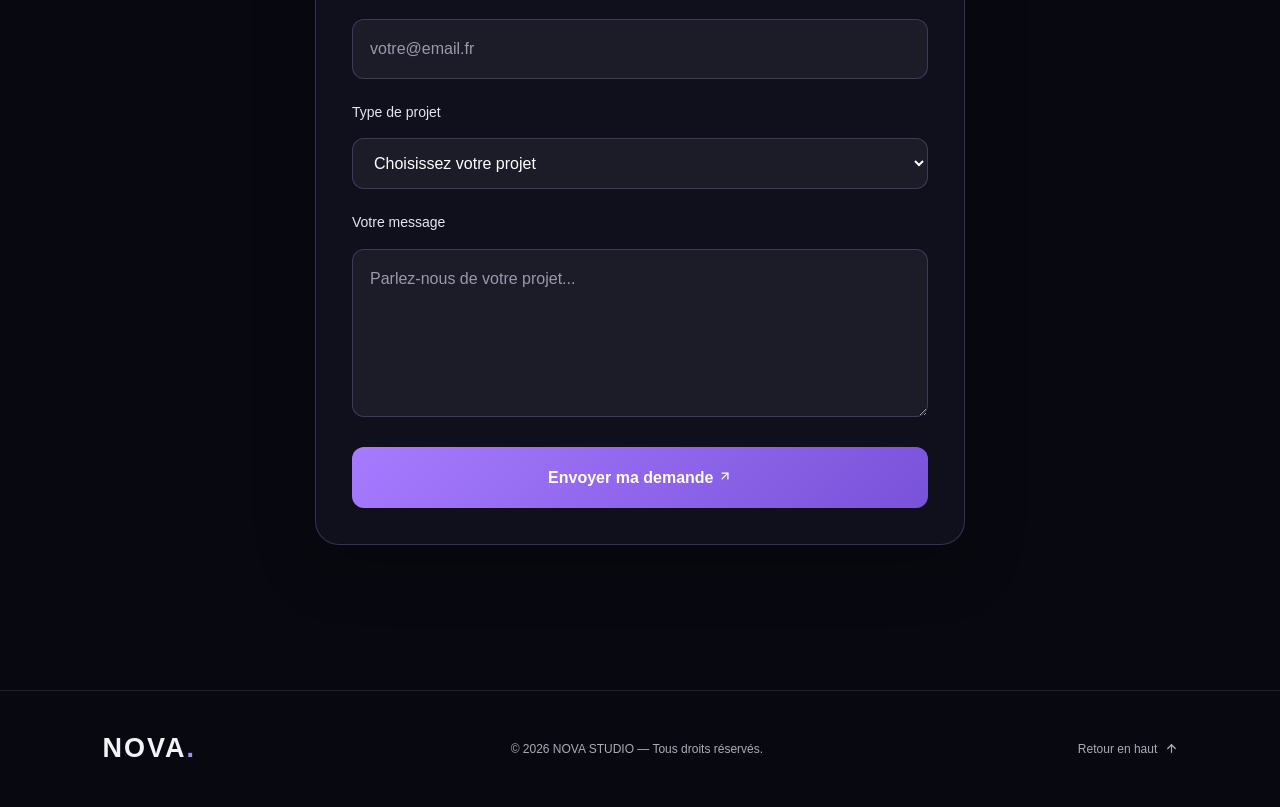
==== commit a6076be6: "Update index.html" ====
--- a/index.html
+++ b/index.html
@@ -98,6 +98,261 @@
     </section>
 
   
+<!-- SERVICES -->
+<section id="services" class="section reveal">
+
+  <p class="tag">01 / CE QUE NOUS FAISONS</p>
+
+  <div class="section-heading">
+    <h2>Nos services<span>.</span></h2>
+    <p>Des solutions digitales pensées pour faire grandir vos projets.</p>
+  </div>
+
+  <div class="services">
+
+    <article class="service-card">
+      <span class="card-number">01</span>
+      <div class="card-icon">
+        <img src="service-sites-web.png" alt="Illustration d'un ordinateur violet">
+      </div>
+      <h3>Sites web</h3>
+      <p>Des sites modernes, rapides et adaptés à votre activité.</p>
+    </article>
+
+    <article class="service-card">
+      <span class="card-number">02</span>
+      <div class="card-icon">
+        <img src="service-design.png" alt="Éventail de couleurs violettes">
+      </div>
+      <h3>Design</h3>
+      <p>Une identité visuelle élégante et mémorable pour votre marque.</p>
+    </article>
+
+    <article class="service-card">
+      <span class="card-number">03</span>
+      <div class="card-icon">
+        <img src="service-experience.png" alt="Téléphone violet représentant l'expérience utilisateur">
+      </div>
+      <h3>Expérience</h3>
+      <p>Une navigation intuitive et agréable sur ordinateur, tablette et mobile.</p>
+    </article>
+
+  </div>
+
+</section>
+    <!-- REALISATIONS -->
+<section id="realisations" class="section reveal">
+
+  <p class="tag">02 / NOTRE SAVOIR-FAIRE</p>
+
+  <div class="section-heading">
+    <h2>Des idées qui<br><span>prennent vie.</span></h2>
+    <p>Nous concevons des expériences web adaptées aux besoins et aux ambitions de chaque projet.</p>
+  </div>
+
+  <div class="portfolio-grid">
+
+    <!-- MAISON ÉLÉGANCE -->
+    <a href="maison-elegance.html"
+       class="portfolio-card"
+       style="text-decoration: none; color: inherit;">
+
+      <div class="portfolio-art art-one"
+           style="background: none; padding: 0; overflow: hidden;">
+        <img
+          src="maison-elegance-cover.png"
+          alt="Couverture du projet Maison Élégance"
+          style="display: block; width: 100%; height: 100%; object-fit: cover;">
+      </div>
+
+      <div class="portfolio-info">
+        <div>
+          <span>01 / CONCEPT GASTRONOMIQUE</span>
+          <h3>Maison Élégance</h3>
+          <p>Un concept de restaurant gastronomique au design noir et doré. Projet fictif de démonstration.</p>
+        </div>
+        <span class="portfolio-arrow">↗</span>
+      </div>
+
+    </a>
+
+    <!-- PULSE FITNESS -->
+    <a href="pulse-fitness.html"
+       class="portfolio-card"
+       style="text-decoration: none; color: inherit;">
+
+      <div class="portfolio-art art-two"
+           style="background: none; padding: 0; overflow: hidden;">
+        <img
+          src="pulse-fitness-cover.png"
+          alt="Couverture du projet Pulse Fitness"
+          style="display: block; width: 100%; height: 100%; object-fit: cover;">
+      </div>
+
+      <div class="portfolio-info">
+        <div>
+          <span>02 / CONCEPT SPORTIF</span>
+          <h3>Pulse Fitness</h3>
+          <p>Un concept de coaching sportif au design noir et orange. Projet fictif de démonstration.</p>
+        </div>
+        <span class="portfolio-arrow">↗</span>
+      </div>
+
+    </a>
+
+    <!-- AURA BEAUTY -->
+    <a href="aura-beauty.html"
+       class="portfolio-card"
+       style="text-decoration: none; color: inherit;">
+
+      <div class="portfolio-art art-three"
+           style="background: none; padding: 0; overflow: hidden;">
+        <img
+          src="aura-beauty-cover.png"
+          alt="Couverture du projet Aura Beauty"
+          style="display: block; width: 100%; height: 100%; object-fit: cover;">
+      </div>
+
+      <div class="portfolio-info">
+        <div>
+          <span>03 / CONCEPT BEAUTÉ</span>
+          <h3>Aura Beauty</h3>
+          <p>Un concept de marque cosmétique au design beige et rose poudré. Projet fictif de démonstration.</p>
+        </div>
+        <span class="portfolio-arrow">↗</span>
+      </div>
+
+    </a>
+
+  </div>
+
+</section>
+    <!-- METHODE -->
+<section id="methode" class="section reveal">
+
+  <p class="tag">03 / COMMENT NOUS TRAVAILLONS</p>
+
+  <div class="section-heading">
+    <h2>Un projet,<br><span>trois étapes.</span></h2>
+  </div>
+
+  <div class="method-grid">
+
+    <article class="method-card">
+      <span>01</span>
+      <h3>Échange</h3>
+      <p>Nous découvrons votre activité, vos besoins et vos objectifs.</p>
+    </article>
+
+    <article class="method-card">
+      <span>02</span>
+      <h3>Création</h3>
+      <p>Nous concevons un site adapté à votre identité.</p>
+    </article>
+
+    <article class="method-card">
+      <span>03</span>
+      <h3>Livraison</h3>
+      <p>Nous finalisons votre site et préparons sa mise en ligne.</p>
+    </article>
+
+  </div>
+
+</section>
+    <!-- A PROPOS -->
+<section id="apropos" class="about-section reveal">
+
+  <div>
+    <p class="tag">04 / NOTRE VISION</p>
+    <h2>Le digital,<br><span>autrement.</span></h2>
+  </div>
+
+  <div class="about-content">
+    <p>
+      NOVA STUDIO accompagne les entreprises,
+      les indépendants et les entrepreneurs dans
+      leur développement numérique grâce à des
+      expériences web soignées.
+    </p>
+  </div>
+
+</section>
+    
+<!-- CONTACT -->
+<section id="contact" class="section reveal">
+
+  <p class="tag">05 / CONTACT</p>
+
+  <div class="section-heading">
+    <h2>Parlons de votre <span>projet.</span></h2>
+    <p>Une idée en tête ? Donnons-lui vie ensemble.</p>
+  </div>
+
+  <form
+    name="contact-nova"
+    method="POST"
+    action="/merci.html"
+    data-netlify="true"
+    netlify-honeypot="bot-field"
+    class="nova-contact-form"
+  >
+    <input type="hidden" name="form-name" value="contact-nova">
+
+    <p hidden>
+      <label>Ne pas remplir : <input name="bot-field"></label>
+    </p>
+
+    <h3>Parlons de votre projet</h3>
+
+    <label for="nova-name">Votre nom</label>
+    <input
+      id="nova-name"
+      type="text"
+      name="nom"
+      placeholder="Votre nom"
+      required
+    >
+
+    <label for="nova-email">Votre adresse e-mail</label>
+    <input
+      id="nova-email"
+      type="email"
+      name="email"
+      placeholder="votre@email.fr"
+      required
+    >
+
+    <label for="nova-project">Type de projet</label>
+    <select id="nova-project" name="type-projet" required>
+      <option value="">Choisissez votre projet</option>
+      <option value="Site vitrine">Site vitrine</option>
+      <option value="Site e-commerce">Site e-commerce</option>
+      <option value="Refonte de site">Refonte de site</option>
+      <option value="Autre">Autre projet</option>
+    </select>
+
+    <label for="nova-message">Votre message</label>
+    <textarea
+      id="nova-message"
+      name="message"
+      rows="5"
+      placeholder="Parlez-nous de votre projet..."
+      required
+    ></textarea>
+
+    <button type="submit">
+      Envoyer ma demande
+      <svg width="14" height="14" viewBox="0 0 24 24"
+           fill="none" stroke="currentColor" stroke-width="2.2"
+           stroke-linecap="round" stroke-linejoin="round">
+        <line x1="7" y1="17" x2="17" y2="7"></line>
+        <polyline points="7 7 17 7 17 17"></polyline>
+      </svg>
+    </button>
+
+  </form>
+
+</section>
 
   </main>
 
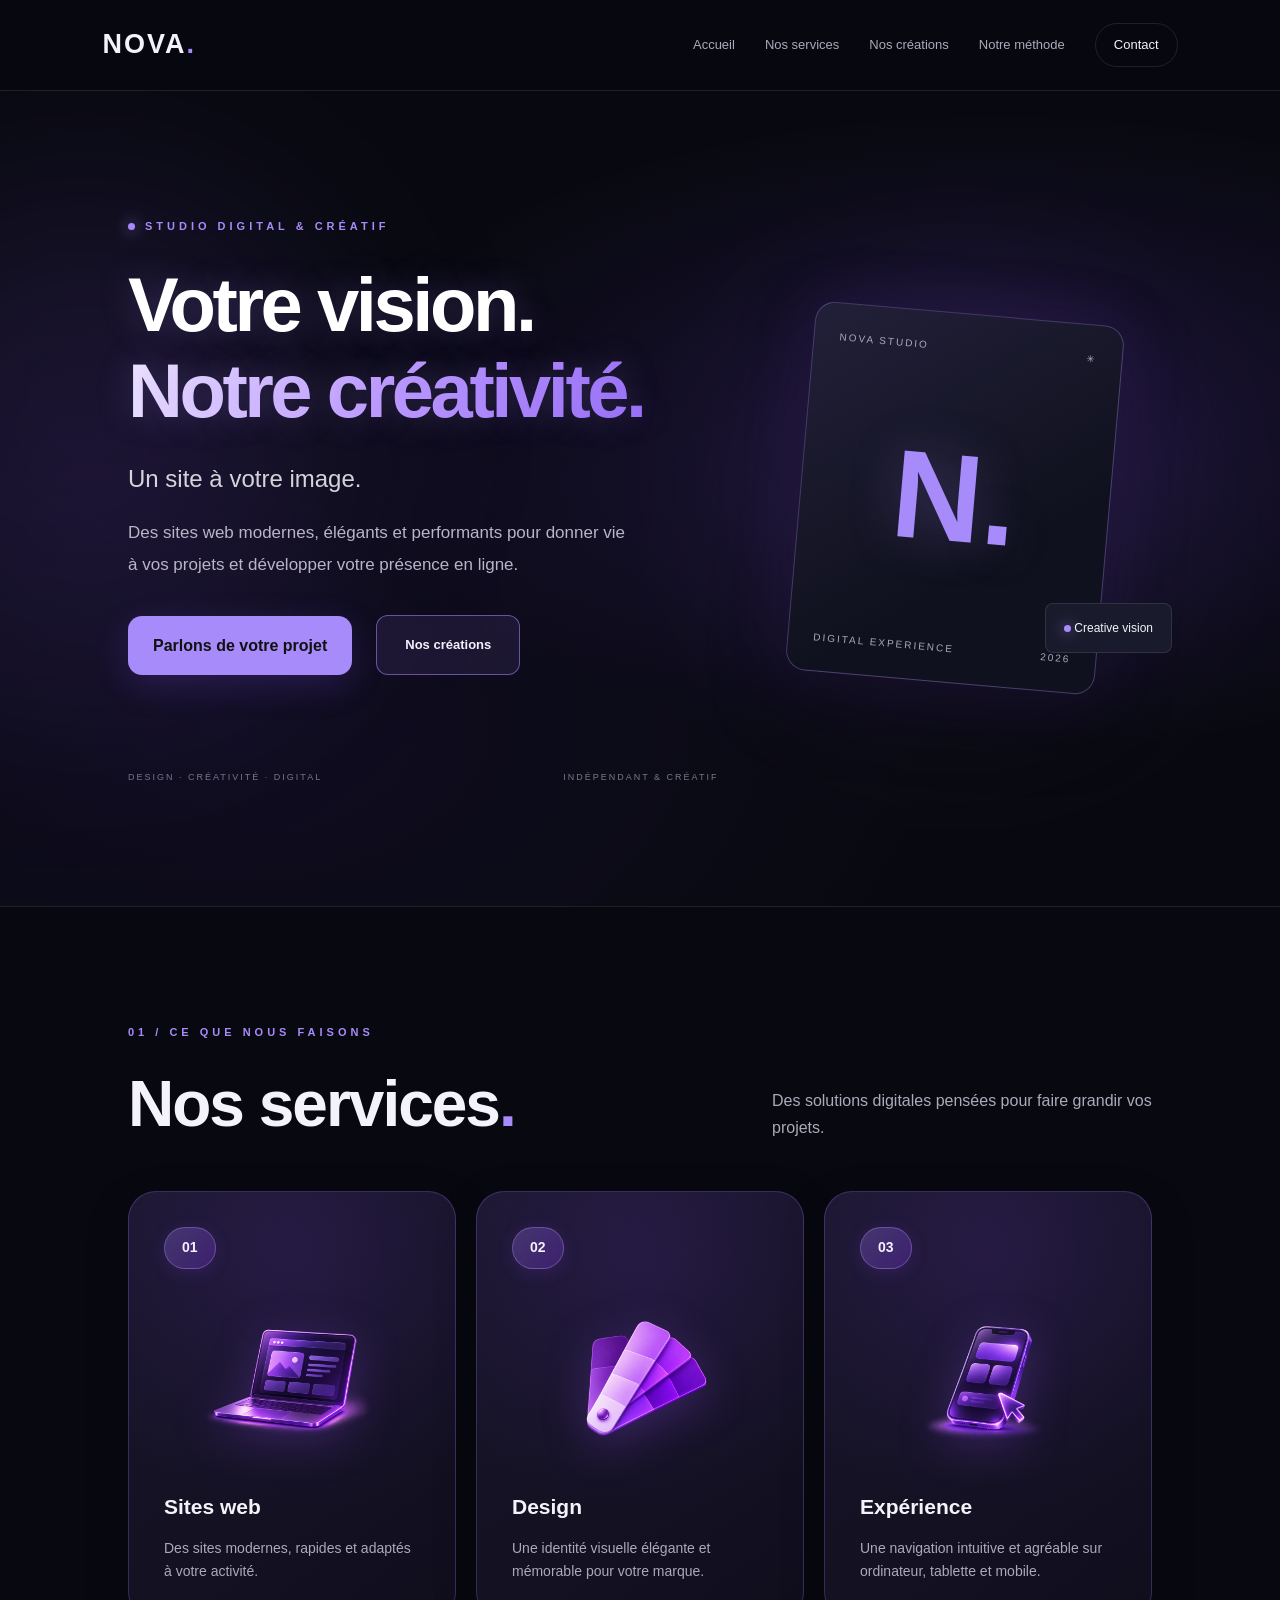
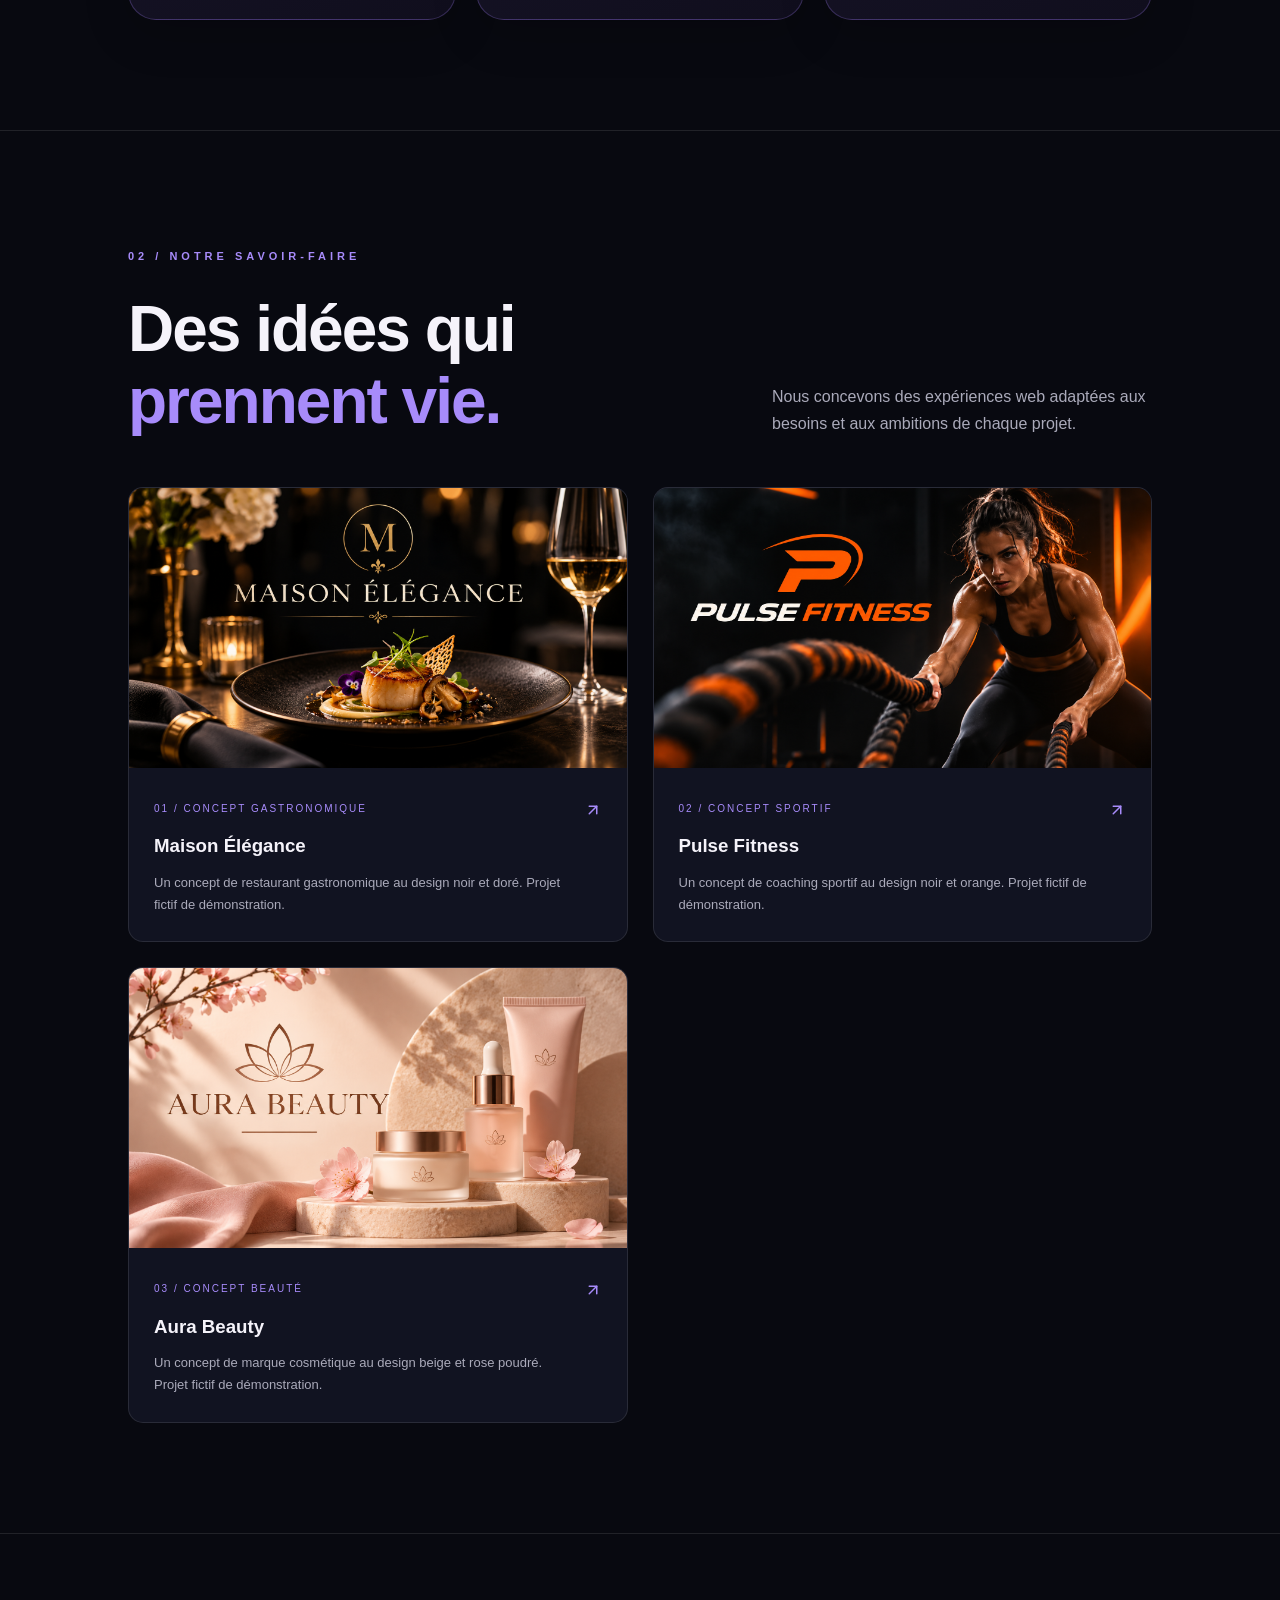
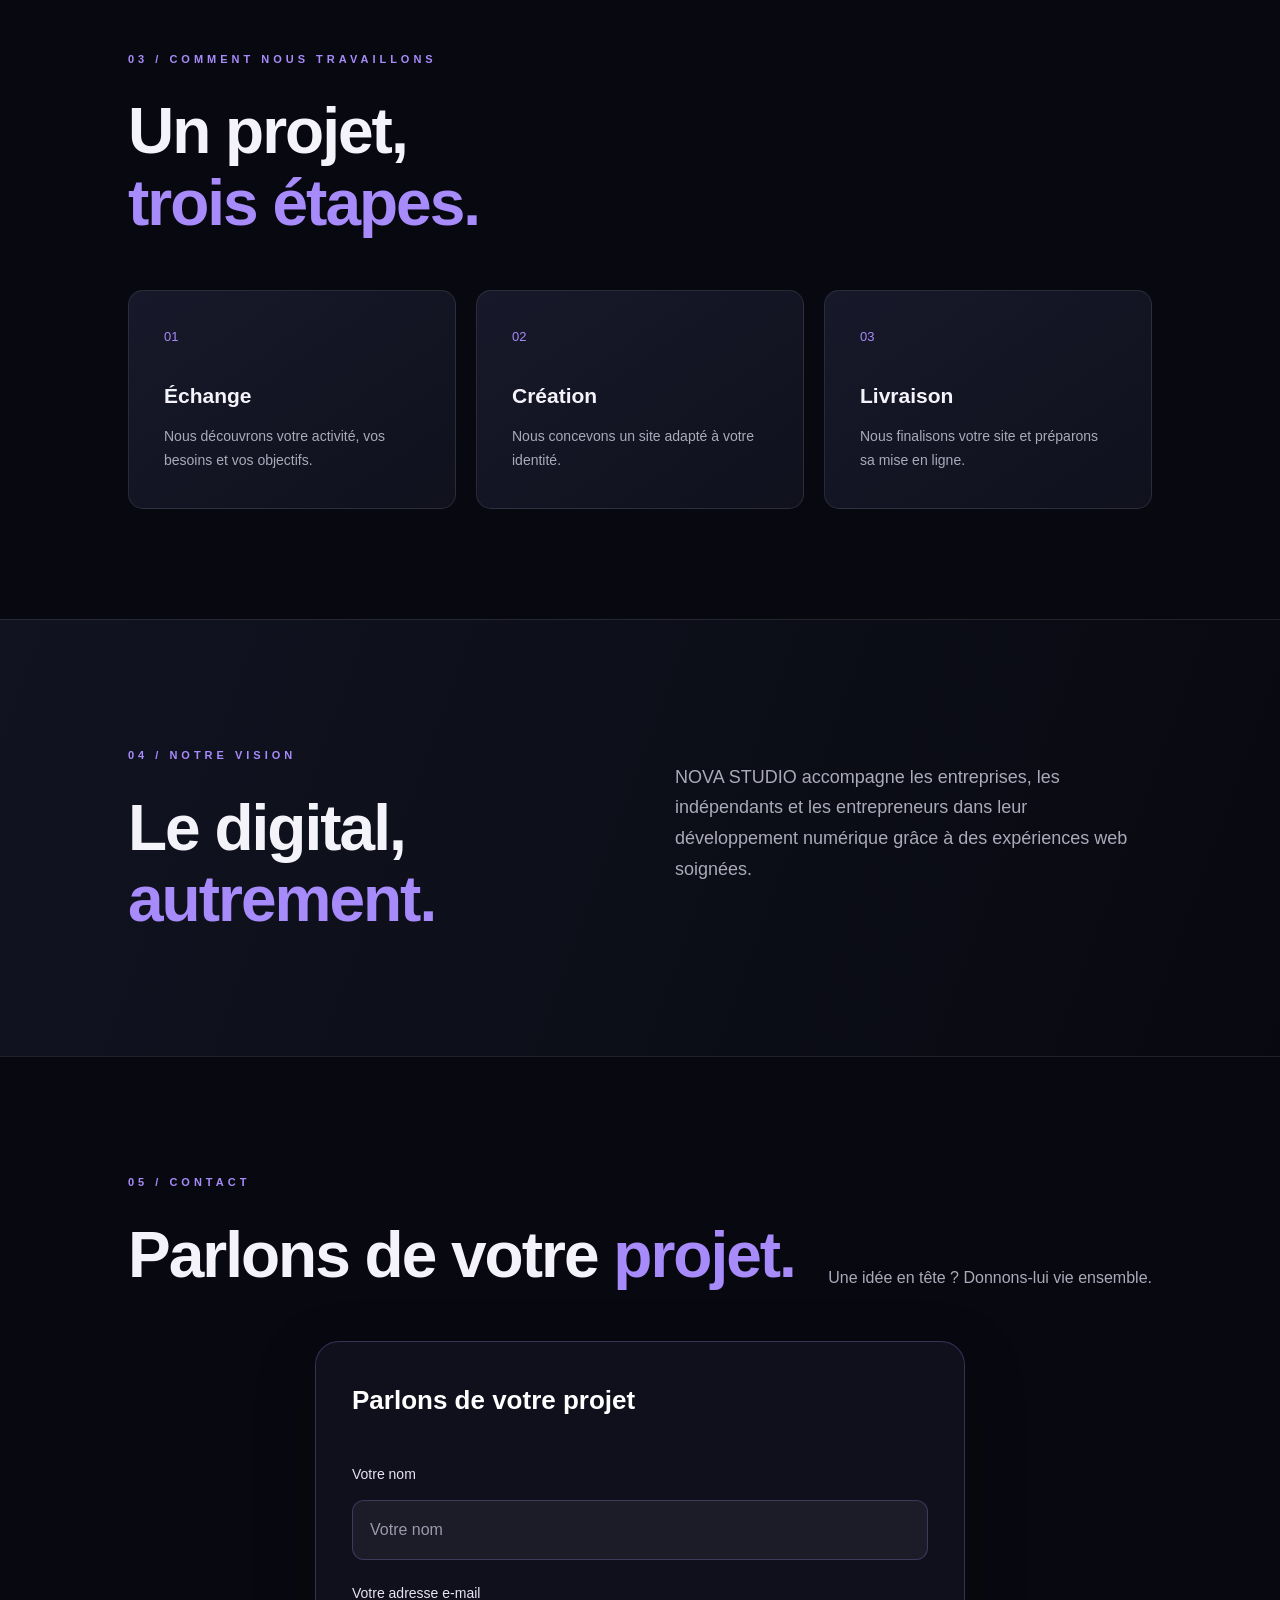
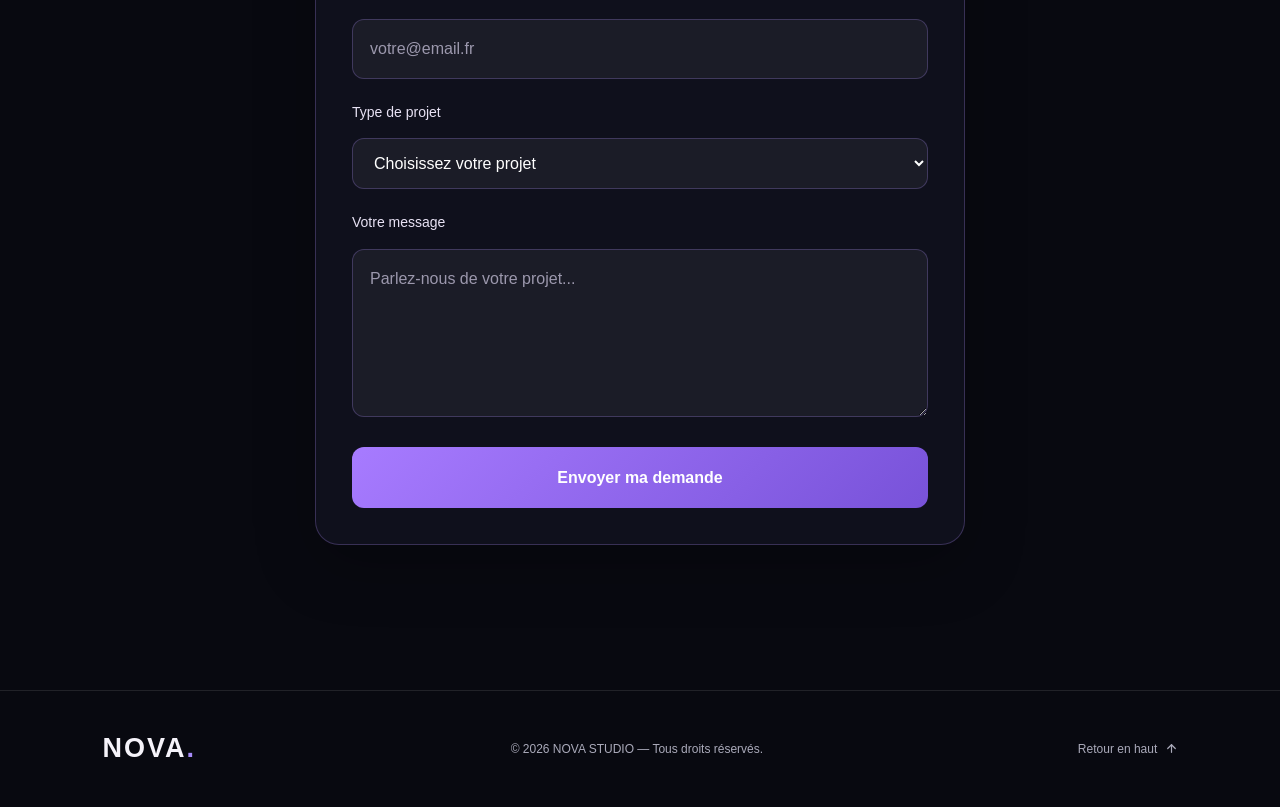
==== commit 5add7ad7: "Update index.html" ====
--- a/index.html
+++ b/index.html
@@ -171,7 +171,13 @@
           <h3>Maison Élégance</h3>
           <p>Un concept de restaurant gastronomique au design noir et doré. Projet fictif de démonstration.</p>
         </div>
-        <span class="portfolio-arrow">↗</span>
+<span class="portfolio-arrow">
+  <svg width="18" height="18" viewBox="0 0 24 24" fill="none" stroke="currentColor" stroke-width="2" stroke-linecap="round" stroke-linejoin="round">
+    <line x1="7" y1="17" x2="17" y2="7"></line>
+    <polyline points="7 7 17 7 17 17"></polyline>
+  </svg>
+</span>
+
       </div>
 
     </a>
@@ -195,7 +201,13 @@
           <h3>Pulse Fitness</h3>
           <p>Un concept de coaching sportif au design noir et orange. Projet fictif de démonstration.</p>
         </div>
-        <span class="portfolio-arrow">↗</span>
+<span class="portfolio-arrow">
+  <svg width="18" height="18" viewBox="0 0 24 24" fill="none" stroke="currentColor" stroke-width="2" stroke-linecap="round" stroke-linejoin="round">
+    <line x1="7" y1="17" x2="17" y2="7"></line>
+    <polyline points="7 7 17 7 17 17"></polyline>
+  </svg>
+</span>
+
       </div>
 
     </a>
@@ -219,7 +231,13 @@
           <h3>Aura Beauty</h3>
           <p>Un concept de marque cosmétique au design beige et rose poudré. Projet fictif de démonstration.</p>
         </div>
-        <span class="portfolio-arrow">↗</span>
+<span class="portfolio-arrow">
+  <svg width="18" height="18" viewBox="0 0 24 24" fill="none" stroke="currentColor" stroke-width="2" stroke-linecap="round" stroke-linejoin="round">
+    <line x1="7" y1="17" x2="17" y2="7"></line>
+    <polyline points="7 7 17 7 17 17"></polyline>
+  </svg>
+</span>
+
       </div>
 
     </a>
@@ -340,15 +358,8 @@
       required
     ></textarea>
 
-    <button type="submit">
-      Envoyer ma demande
-      <svg width="14" height="14" viewBox="0 0 24 24"
-           fill="none" stroke="currentColor" stroke-width="2.2"
-           stroke-linecap="round" stroke-linejoin="round">
-        <line x1="7" y1="17" x2="17" y2="7"></line>
-        <polyline points="7 7 17 7 17 17"></polyline>
-      </svg>
-    </button>
+<button type="submit">Envoyer ma demande</button>
+
 
   </form>
 
